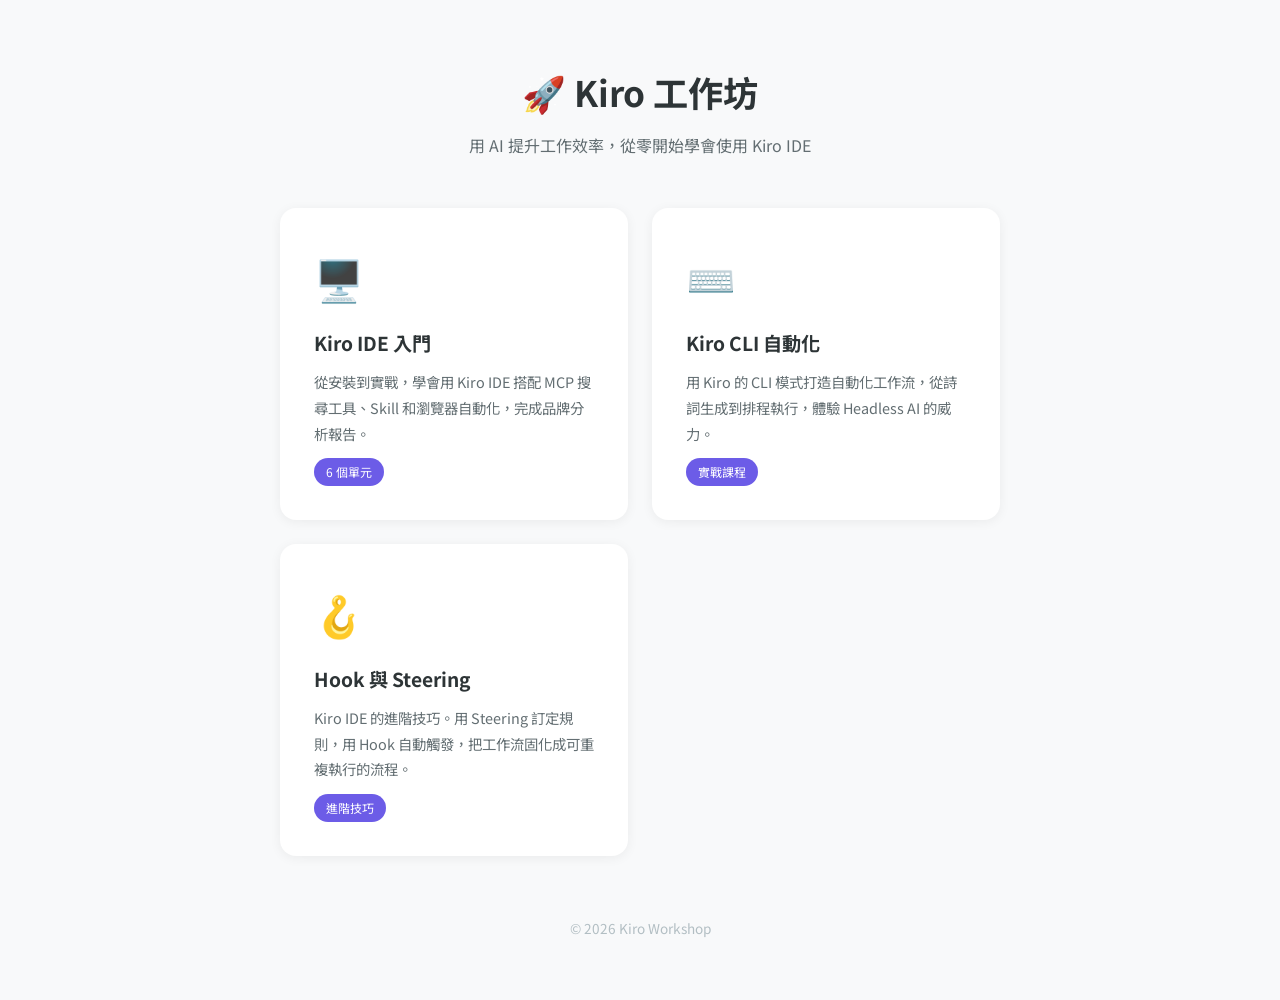
==== index.html @ 9577f80c "feat: add Hook and Steering course with self-hosted images" ====
<!DOCTYPE html>
<html lang="zh-TW">
<head>
    <meta charset="UTF-8">
    <meta name="viewport" content="width=device-width, initial-scale=1.0">
    <title>Kiro 工作坊</title>
    <style>
        @import url('https://fonts.googleapis.com/css2?family=Noto+Sans+TC:wght@400;500;700&display=swap');
        *{margin:0;padding:0;box-sizing:border-box}
        body{font-family:'Noto Sans TC',-apple-system,BlinkMacSystemFont,'Segoe UI',sans-serif;background:#f8f9fa;color:#2d3436;line-height:1.8;padding:60px 20px}
        .container{max-width:720px;margin:0 auto;text-align:center}
        h1{font-size:2.2rem;margin-bottom:8px}
        .subtitle{color:#636e72;font-size:1rem;margin-bottom:48px}
        .course-grid{display:grid;grid-template-columns:repeat(auto-fit,minmax(280px,1fr));gap:24px;text-align:left}
        .course-card{background:#fff;border-radius:16px;padding:32px;box-shadow:0 2px 12px rgba(0,0,0,0.06);border:2px solid transparent;transition:all 0.2s;text-decoration:none;color:inherit;display:block}
        .course-card:hover{border-color:#6c5ce7;box-shadow:0 4px 20px rgba(108,92,231,0.15);transform:translateY(-2px)}
        .course-icon{font-size:2.5rem;margin-bottom:12px}
        .course-card h2{font-size:1.2rem;margin-bottom:8px;color:#2d3436}
        .course-card p{font-size:0.9rem;color:#636e72}
        .course-badge{display:inline-block;background:#6c5ce7;color:#fff;padding:3px 12px;border-radius:20px;font-size:0.75rem;margin-top:12px}
        .footer{margin-top:60px;font-size:0.85rem;color:#b2bec3}
    </style>
</head>
<body>
    <div class="container">
        <h1>🚀 Kiro 工作坊</h1>
        <p class="subtitle">用 AI 提升工作效率，從零開始學會使用 Kiro IDE</p>

        <div class="course-grid">
            <div class="course-card">
                <div class="course-icon">🖥️</div>
                <h2>Kiro IDE 入門</h2>
                <p>從安裝到實戰，學會用 Kiro IDE 搭配 MCP 搜尋工具、Skill 和瀏覽器自動化，完成品牌分析報告。</p>
                <span class="course-badge">6 個單元</span>
            </div>

            <div class="course-card">
                <div class="course-icon">⌨️</div>
                <h2>Kiro CLI 自動化</h2>
                <p>用 Kiro 的 CLI 模式打造自動化工作流，從詩詞生成到排程執行，體驗 Headless AI 的威力。</p>
                <span class="course-badge">實戰課程</span>
            </div>

            <div class="course-card">
                <div class="course-icon">🪝</div>
                <h2>Hook 與 Steering</h2>
                <p>Kiro IDE 的進階技巧。用 Steering 訂定規則，用 Hook 自動觸發，把工作流固化成可重複執行的流程。</p>
                <span class="course-badge">進階技巧</span>
            </div>
        </div>

        <p class="footer">© 2026 Kiro Workshop</p>
    </div>
</body>
</html>
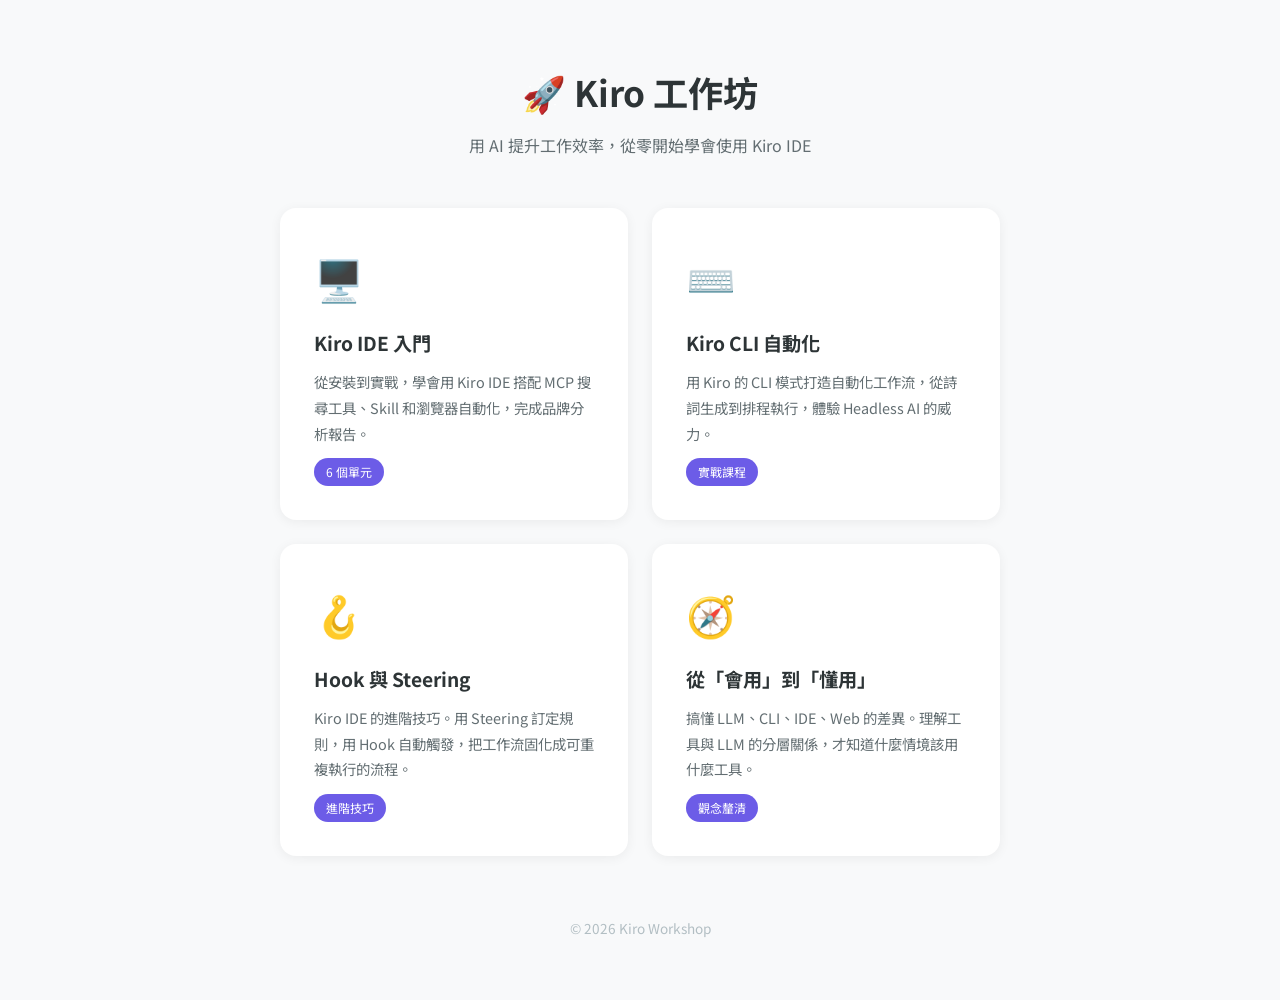
==== commit cf664b9d: "feat: add LLM/CLI/IDE/Web comparison course" ====
--- a/index.html
+++ b/index.html
@@ -47,6 +47,13 @@
                 <p>Kiro IDE 的進階技巧。用 Steering 訂定規則，用 Hook 自動觸發，把工作流固化成可重複執行的流程。</p>
                 <span class="course-badge">進階技巧</span>
             </div>
+
+            <div class="course-card">
+                <div class="course-icon">🧭</div>
+                <h2>從「會用」到「懂用」</h2>
+                <p>搞懂 LLM、CLI、IDE、Web 的差異。理解工具與 LLM 的分層關係，才知道什麼情境該用什麼工具。</p>
+                <span class="course-badge">觀念釐清</span>
+            </div>
         </div>
 
         <p class="footer">© 2026 Kiro Workshop</p>
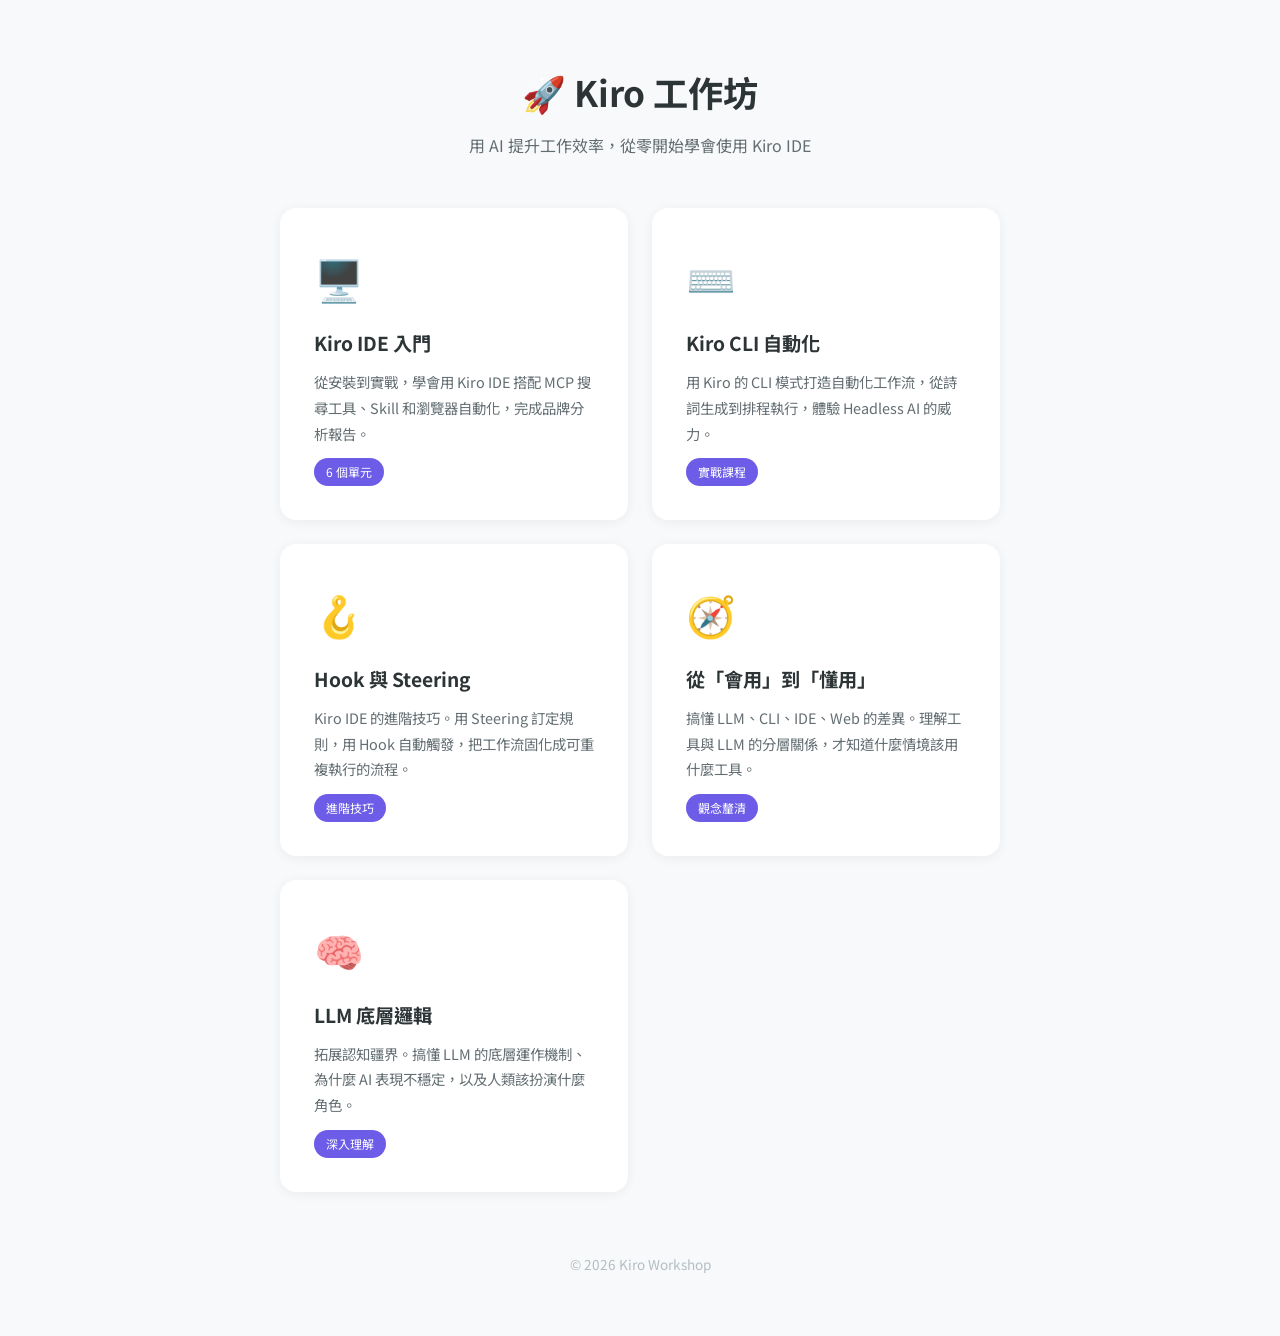
==== commit 3b1608c1: "feat: add LLM fundamentals course with sanitized content and self-hosted images" ====
--- a/index.html
+++ b/index.html
@@ -54,6 +54,13 @@
                 <p>搞懂 LLM、CLI、IDE、Web 的差異。理解工具與 LLM 的分層關係，才知道什麼情境該用什麼工具。</p>
                 <span class="course-badge">觀念釐清</span>
             </div>
+
+            <div class="course-card">
+                <div class="course-icon">🧠</div>
+                <h2>LLM 底層邏輯</h2>
+                <p>拓展認知疆界。搞懂 LLM 的底層運作機制、為什麼 AI 表現不穩定，以及人類該扮演什麼角色。</p>
+                <span class="course-badge">深入理解</span>
+            </div>
         </div>
 
         <p class="footer">© 2026 Kiro Workshop</p>
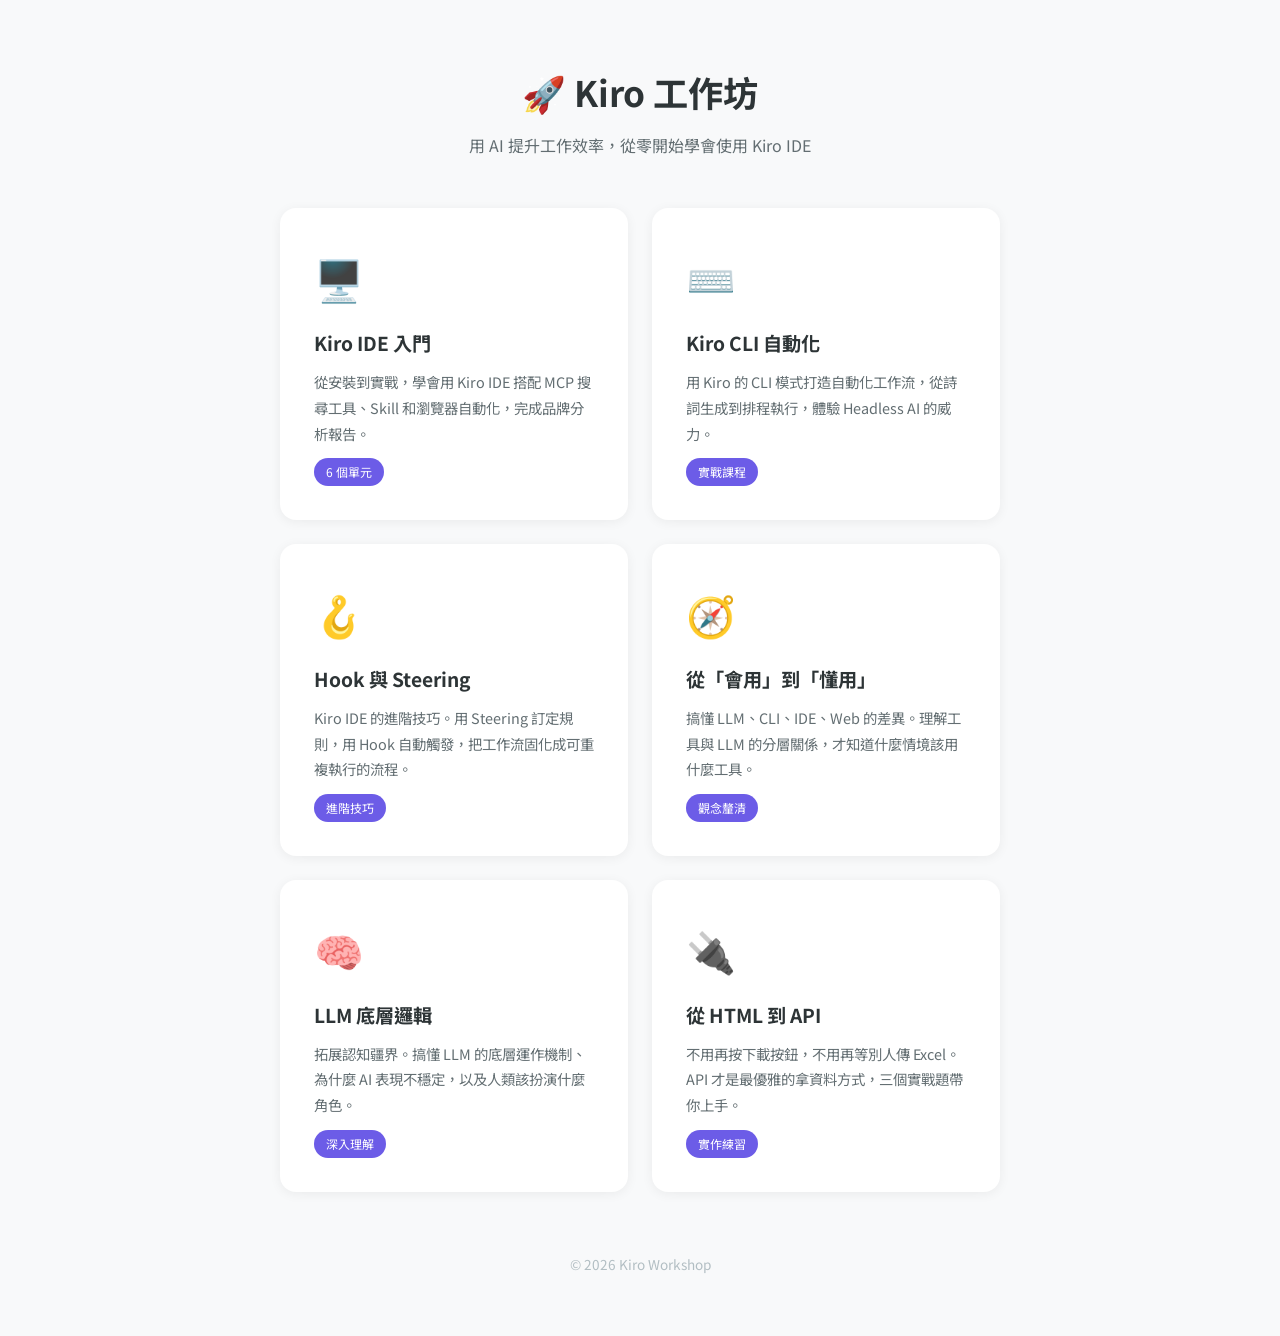
==== commit e27fb3fc: "feat: rewrite API data fetching course with public APIs" ====
--- a/index.html
+++ b/index.html
@@ -61,6 +61,13 @@
                 <p>拓展認知疆界。搞懂 LLM 的底層運作機制、為什麼 AI 表現不穩定，以及人類該扮演什麼角色。</p>
                 <span class="course-badge">深入理解</span>
             </div>
+
+            <div class="course-card">
+                <div class="course-icon">🔌</div>
+                <h2>從 HTML 到 API</h2>
+                <p>不用再按下載按鈕，不用再等別人傳 Excel。API 才是最優雅的拿資料方式，三個實戰題帶你上手。</p>
+                <span class="course-badge">實作練習</span>
+            </div>
         </div>
 
         <p class="footer">© 2026 Kiro Workshop</p>
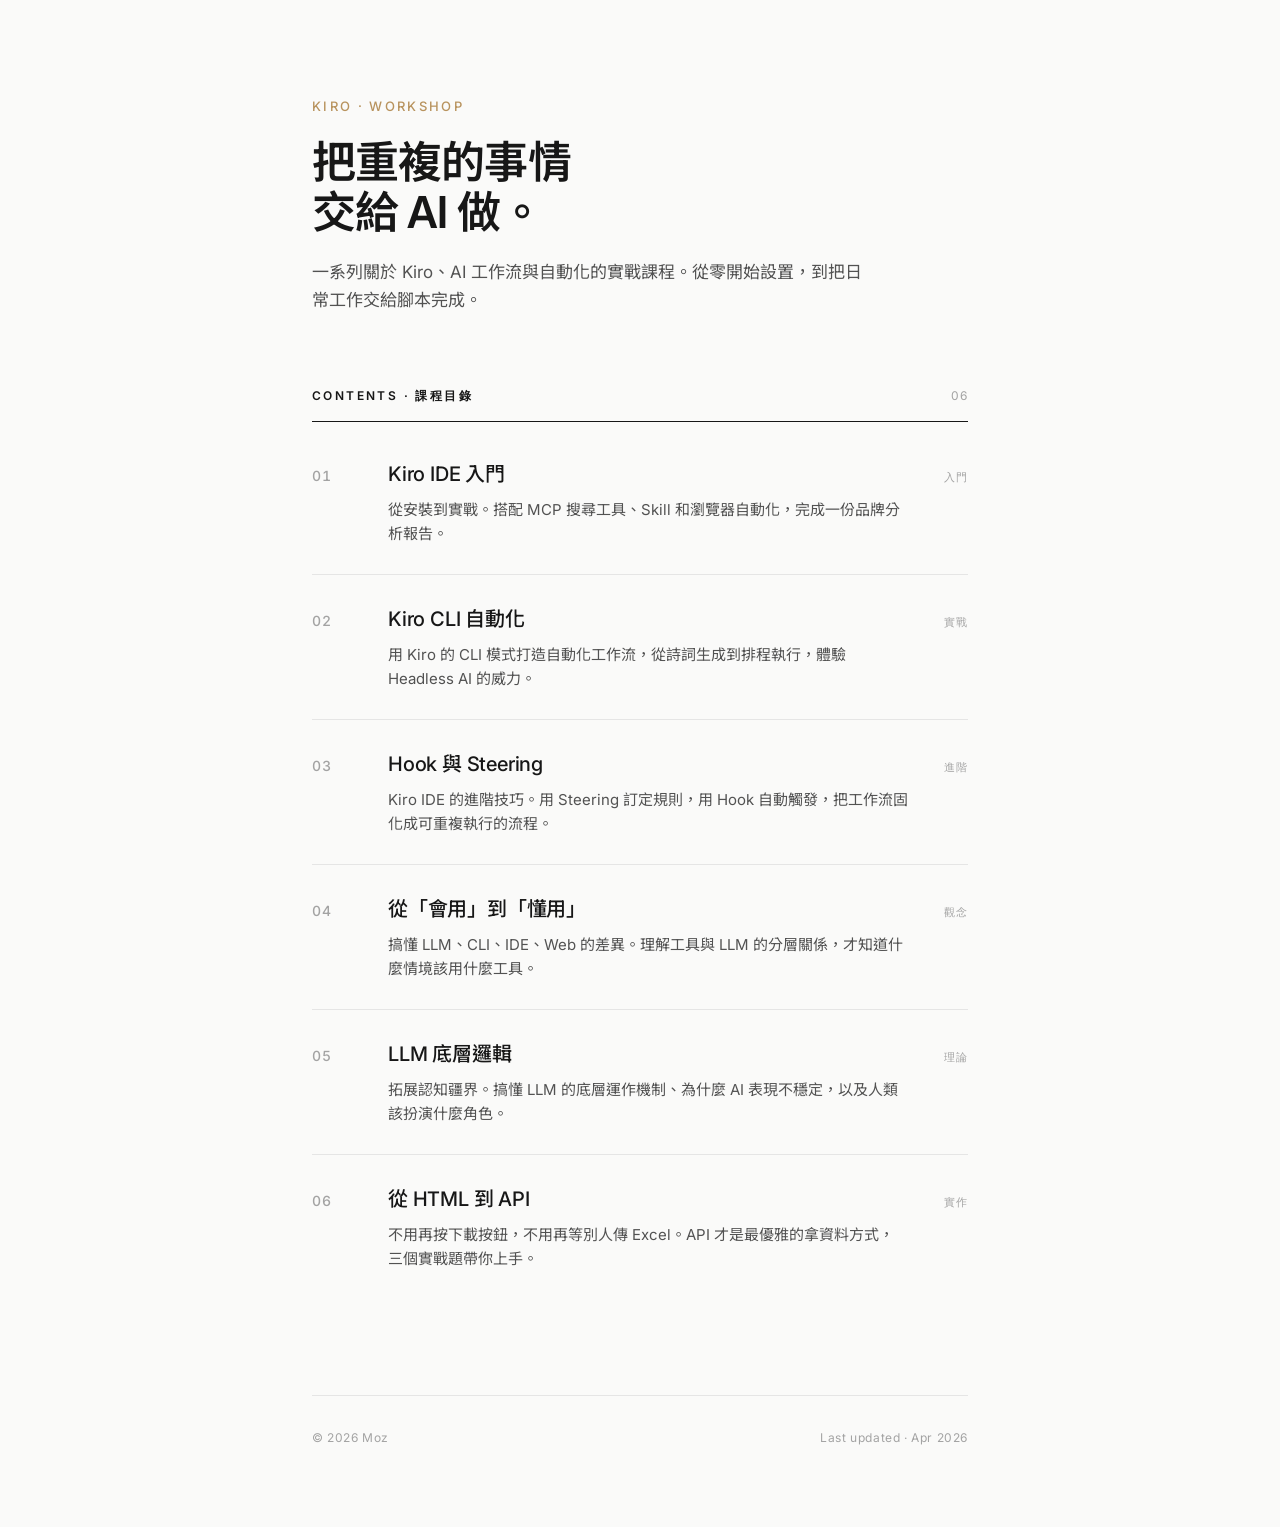
==== commit 7e55ce73: "design: redesign homepage as minimal editorial index" ====
--- a/index.html
+++ b/index.html
@@ -3,74 +3,253 @@
 <head>
     <meta charset="UTF-8">
     <meta name="viewport" content="width=device-width, initial-scale=1.0">
-    <title>Kiro 工作坊</title>
+    <title>Kiro Workshop</title>
     <style>
-        @import url('https://fonts.googleapis.com/css2?family=Noto+Sans+TC:wght@400;500;700&display=swap');
-        *{margin:0;padding:0;box-sizing:border-box}
-        body{font-family:'Noto Sans TC',-apple-system,BlinkMacSystemFont,'Segoe UI',sans-serif;background:#f8f9fa;color:#2d3436;line-height:1.8;padding:60px 20px}
-        .container{max-width:720px;margin:0 auto;text-align:center}
-        h1{font-size:2.2rem;margin-bottom:8px}
-        .subtitle{color:#636e72;font-size:1rem;margin-bottom:48px}
-        .course-grid{display:grid;grid-template-columns:repeat(auto-fit,minmax(280px,1fr));gap:24px;text-align:left}
-        .course-card{background:#fff;border-radius:16px;padding:32px;box-shadow:0 2px 12px rgba(0,0,0,0.06);border:2px solid transparent;transition:all 0.2s;text-decoration:none;color:inherit;display:block}
-        .course-card:hover{border-color:#6c5ce7;box-shadow:0 4px 20px rgba(108,92,231,0.15);transform:translateY(-2px)}
-        .course-icon{font-size:2.5rem;margin-bottom:12px}
-        .course-card h2{font-size:1.2rem;margin-bottom:8px;color:#2d3436}
-        .course-card p{font-size:0.9rem;color:#636e72}
-        .course-badge{display:inline-block;background:#6c5ce7;color:#fff;padding:3px 12px;border-radius:20px;font-size:0.75rem;margin-top:12px}
-        .footer{margin-top:60px;font-size:0.85rem;color:#b2bec3}
+        @import url('https://fonts.googleapis.com/css2?family=Inter:wght@300;400;500;600;700&family=Noto+Sans+TC:wght@300;400;500;600;700&display=swap');
+
+        * { margin: 0; padding: 0; box-sizing: border-box; }
+
+        :root {
+            --ink: #171717;
+            --ink-muted: #525252;
+            --ink-faint: #a3a3a3;
+            --rule: #e5e5e5;
+            --accent: #B8935E;
+            --bg: #fafaf9;
+        }
+
+        html { scroll-behavior: smooth; }
+
+        body {
+            font-family: 'Inter', 'Noto Sans TC', -apple-system, BlinkMacSystemFont, sans-serif;
+            background: var(--bg);
+            color: var(--ink);
+            line-height: 1.6;
+            -webkit-font-smoothing: antialiased;
+            font-feature-settings: "kern", "liga", "calt";
+        }
+
+        .wrap {
+            max-width: 720px;
+            margin: 0 auto;
+            padding: 96px 32px 80px;
+        }
+
+        /* Header */
+        .site-head {
+            margin-bottom: 72px;
+        }
+
+        .mark {
+            font-family: 'Inter', sans-serif;
+            font-size: 13px;
+            font-weight: 500;
+            letter-spacing: 0.18em;
+            text-transform: uppercase;
+            color: var(--accent);
+            margin-bottom: 20px;
+        }
+
+        h1 {
+            font-family: 'Inter', 'Noto Sans TC', sans-serif;
+            font-size: 44px;
+            font-weight: 600;
+            letter-spacing: -0.02em;
+            line-height: 1.15;
+            margin-bottom: 20px;
+        }
+
+        .lede {
+            font-size: 17px;
+            color: var(--ink-muted);
+            max-width: 560px;
+            line-height: 1.65;
+        }
+
+        /* Index heading */
+        .index-head {
+            display: flex;
+            align-items: baseline;
+            justify-content: space-between;
+            padding-bottom: 16px;
+            border-bottom: 1px solid var(--ink);
+            margin-bottom: 8px;
+        }
+
+        .index-title {
+            font-family: 'Inter', sans-serif;
+            font-size: 12px;
+            font-weight: 600;
+            letter-spacing: 0.2em;
+            text-transform: uppercase;
+            color: var(--ink);
+        }
+
+        .index-count {
+            font-family: 'Inter', sans-serif;
+            font-size: 12px;
+            color: var(--ink-faint);
+            letter-spacing: 0.1em;
+        }
+
+        /* Course list */
+        .course-list { list-style: none; }
+
+        .course-row {
+            display: grid;
+            grid-template-columns: 56px 1fr auto;
+            gap: 20px;
+            padding: 28px 0;
+            border-bottom: 1px solid var(--rule);
+            align-items: baseline;
+        }
+
+        .course-row:last-child { border-bottom: none; }
+
+        .num {
+            font-family: 'Inter', sans-serif;
+            font-size: 14px;
+            font-weight: 500;
+            color: var(--ink-faint);
+            letter-spacing: 0.05em;
+            font-variant-numeric: tabular-nums;
+        }
+
+        .meat h2 {
+            font-family: 'Inter', 'Noto Sans TC', sans-serif;
+            font-size: 20px;
+            font-weight: 500;
+            letter-spacing: -0.01em;
+            margin-bottom: 8px;
+            color: var(--ink);
+        }
+
+        .meat p {
+            font-size: 15px;
+            color: var(--ink-muted);
+            line-height: 1.6;
+            max-width: 520px;
+        }
+
+        .tag {
+            font-family: 'Inter', sans-serif;
+            font-size: 11px;
+            font-weight: 500;
+            letter-spacing: 0.08em;
+            text-transform: uppercase;
+            color: var(--ink-faint);
+            white-space: nowrap;
+            padding-top: 4px;
+        }
+
+        /* Footer */
+        .site-foot {
+            margin-top: 96px;
+            padding-top: 32px;
+            border-top: 1px solid var(--rule);
+            display: flex;
+            justify-content: space-between;
+            font-family: 'Inter', sans-serif;
+            font-size: 12px;
+            color: var(--ink-faint);
+            letter-spacing: 0.05em;
+        }
+
+        /* Responsive */
+        @media (max-width: 640px) {
+            .wrap { padding: 64px 24px 56px; }
+            h1 { font-size: 32px; }
+            .lede { font-size: 16px; }
+            .site-head { margin-bottom: 56px; }
+            .course-row {
+                grid-template-columns: 40px 1fr;
+                gap: 16px;
+                padding: 24px 0;
+            }
+            .tag { grid-column: 2; padding-top: 0; margin-top: 8px; }
+            .meat h2 { font-size: 18px; }
+            .meat p { font-size: 14px; }
+            .site-foot { flex-direction: column; gap: 8px; margin-top: 64px; }
+        }
+
+        @media (prefers-reduced-motion: reduce) {
+            html { scroll-behavior: auto; }
+        }
     </style>
 </head>
 <body>
-    <div class="container">
-        <h1>🚀 Kiro 工作坊</h1>
-        <p class="subtitle">用 AI 提升工作效率，從零開始學會使用 Kiro IDE</p>
-
-        <div class="course-grid">
-            <div class="course-card">
-                <div class="course-icon">🖥️</div>
-                <h2>Kiro IDE 入門</h2>
-                <p>從安裝到實戰，學會用 Kiro IDE 搭配 MCP 搜尋工具、Skill 和瀏覽器自動化，完成品牌分析報告。</p>
-                <span class="course-badge">6 個單元</span>
-            </div>
-
-            <div class="course-card">
-                <div class="course-icon">⌨️</div>
-                <h2>Kiro CLI 自動化</h2>
-                <p>用 Kiro 的 CLI 模式打造自動化工作流，從詩詞生成到排程執行，體驗 Headless AI 的威力。</p>
-                <span class="course-badge">實戰課程</span>
-            </div>
-
-            <div class="course-card">
-                <div class="course-icon">🪝</div>
-                <h2>Hook 與 Steering</h2>
-                <p>Kiro IDE 的進階技巧。用 Steering 訂定規則，用 Hook 自動觸發，把工作流固化成可重複執行的流程。</p>
-                <span class="course-badge">進階技巧</span>
-            </div>
-
-            <div class="course-card">
-                <div class="course-icon">🧭</div>
-                <h2>從「會用」到「懂用」</h2>
-                <p>搞懂 LLM、CLI、IDE、Web 的差異。理解工具與 LLM 的分層關係，才知道什麼情境該用什麼工具。</p>
-                <span class="course-badge">觀念釐清</span>
-            </div>
-
-            <div class="course-card">
-                <div class="course-icon">🧠</div>
-                <h2>LLM 底層邏輯</h2>
-                <p>拓展認知疆界。搞懂 LLM 的底層運作機制、為什麼 AI 表現不穩定，以及人類該扮演什麼角色。</p>
-                <span class="course-badge">深入理解</span>
-            </div>
-
-            <div class="course-card">
-                <div class="course-icon">🔌</div>
-                <h2>從 HTML 到 API</h2>
-                <p>不用再按下載按鈕，不用再等別人傳 Excel。API 才是最優雅的拿資料方式，三個實戰題帶你上手。</p>
-                <span class="course-badge">實作練習</span>
-            </div>
+    <main class="wrap">
+        <header class="site-head">
+            <div class="mark">Kiro · Workshop</div>
+            <h1>把重複的事情<br>交給 AI 做。</h1>
+            <p class="lede">一系列關於 Kiro、AI 工作流與自動化的實戰課程。從零開始設置，到把日常工作交給腳本完成。</p>
+        </header>
+
+        <div class="index-head">
+            <span class="index-title">Contents · 課程目錄</span>
+            <span class="index-count">06</span>
         </div>
 
-        <p class="footer">© 2026 Kiro Workshop</p>
-    </div>
+        <ol class="course-list">
+            <li class="course-row">
+                <span class="num">01</span>
+                <div class="meat">
+                    <h2>Kiro IDE 入門</h2>
+                    <p>從安裝到實戰。搭配 MCP 搜尋工具、Skill 和瀏覽器自動化，完成一份品牌分析報告。</p>
+                </div>
+                <span class="tag">入門</span>
+            </li>
+
+            <li class="course-row">
+                <span class="num">02</span>
+                <div class="meat">
+                    <h2>Kiro CLI 自動化</h2>
+                    <p>用 Kiro 的 CLI 模式打造自動化工作流，從詩詞生成到排程執行，體驗 Headless AI 的威力。</p>
+                </div>
+                <span class="tag">實戰</span>
+            </li>
+
+            <li class="course-row">
+                <span class="num">03</span>
+                <div class="meat">
+                    <h2>Hook 與 Steering</h2>
+                    <p>Kiro IDE 的進階技巧。用 Steering 訂定規則，用 Hook 自動觸發，把工作流固化成可重複執行的流程。</p>
+                </div>
+                <span class="tag">進階</span>
+            </li>
+
+            <li class="course-row">
+                <span class="num">04</span>
+                <div class="meat">
+                    <h2>從「會用」到「懂用」</h2>
+                    <p>搞懂 LLM、CLI、IDE、Web 的差異。理解工具與 LLM 的分層關係，才知道什麼情境該用什麼工具。</p>
+                </div>
+                <span class="tag">觀念</span>
+            </li>
+
+            <li class="course-row">
+                <span class="num">05</span>
+                <div class="meat">
+                    <h2>LLM 底層邏輯</h2>
+                    <p>拓展認知疆界。搞懂 LLM 的底層運作機制、為什麼 AI 表現不穩定，以及人類該扮演什麼角色。</p>
+                </div>
+                <span class="tag">理論</span>
+            </li>
+
+            <li class="course-row">
+                <span class="num">06</span>
+                <div class="meat">
+                    <h2>從 HTML 到 API</h2>
+                    <p>不用再按下載按鈕，不用再等別人傳 Excel。API 才是最優雅的拿資料方式，三個實戰題帶你上手。</p>
+                </div>
+                <span class="tag">實作</span>
+            </li>
+        </ol>
+
+        <footer class="site-foot">
+            <span>© 2026 Moz</span>
+            <span>Last updated · Apr 2026</span>
+        </footer>
+    </main>
 </body>
 </html>
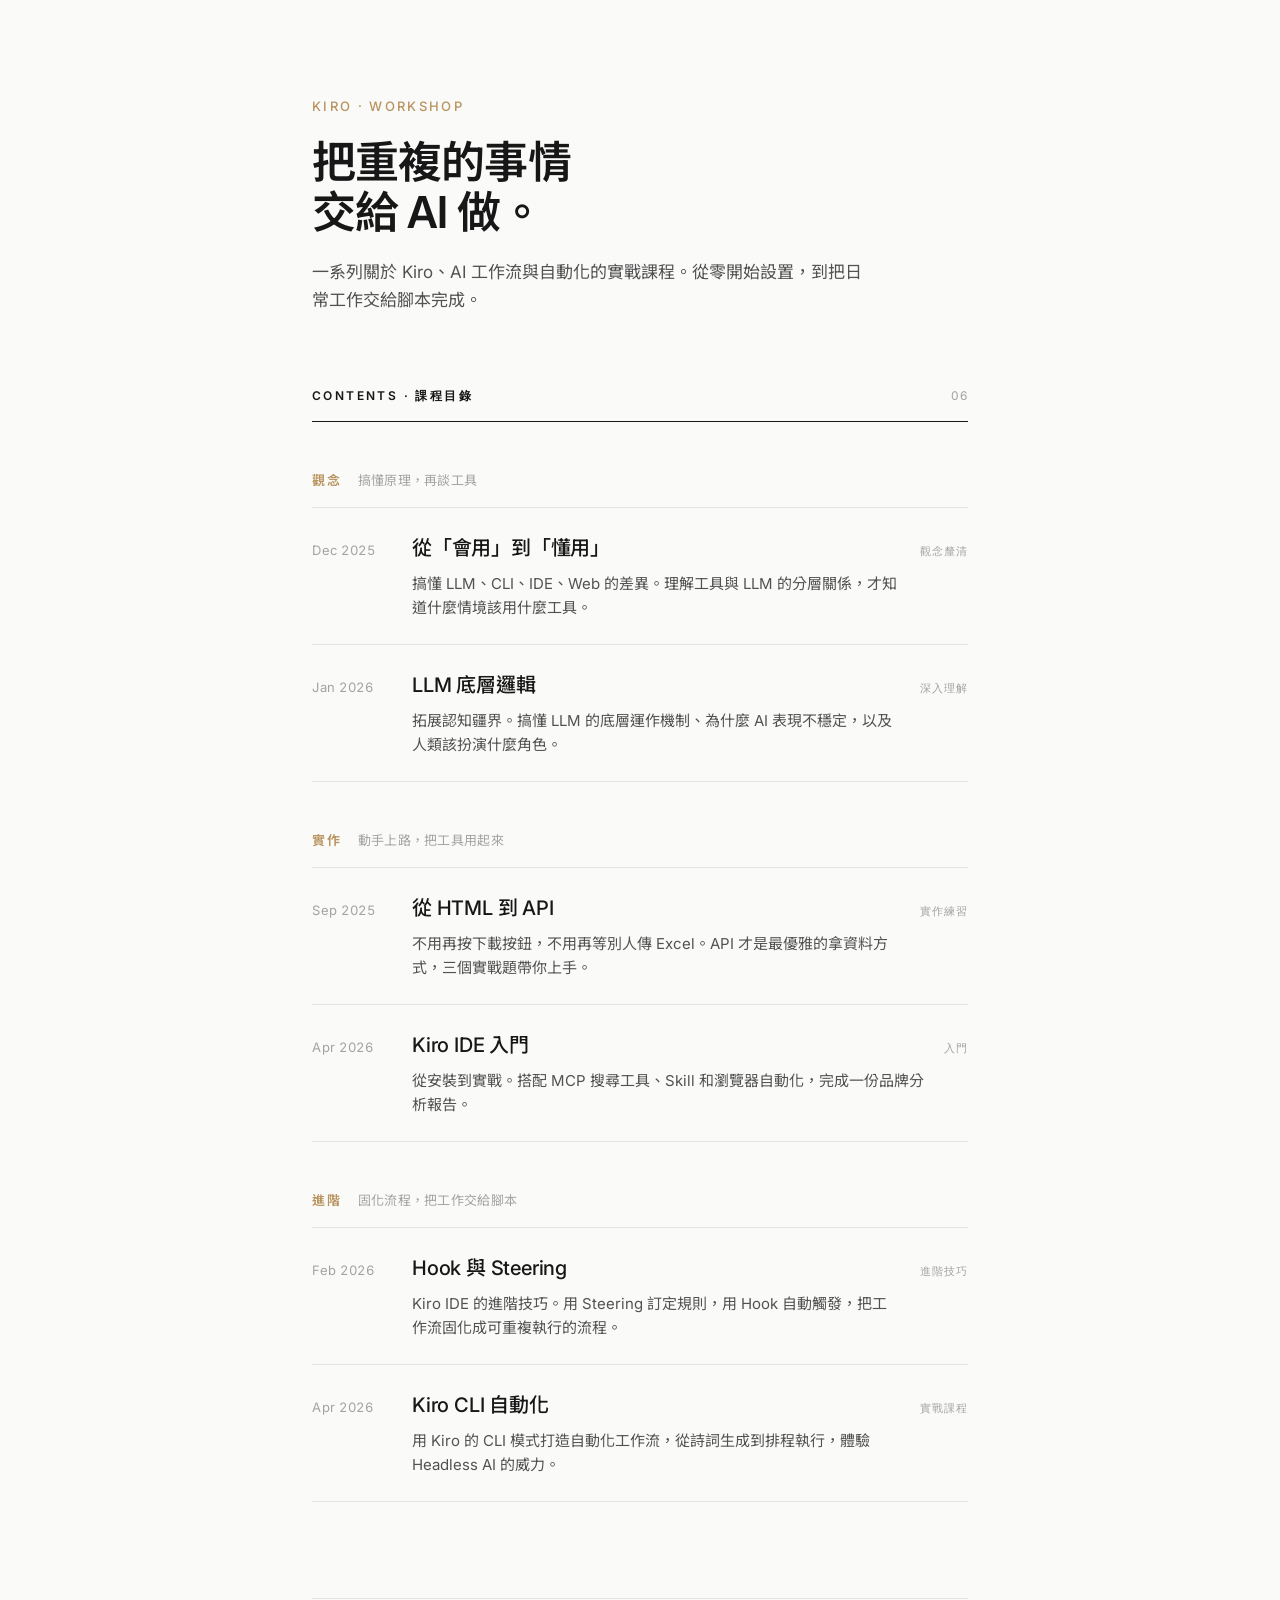
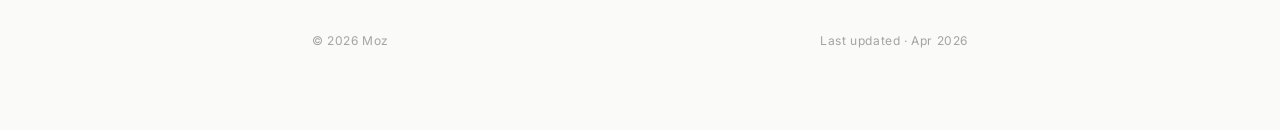
==== commit 556e4e2d: "design: group courses into stages (observation/practice/advanced) with original dates" ====
--- a/index.html
+++ b/index.html
@@ -73,7 +73,7 @@
             justify-content: space-between;
             padding-bottom: 16px;
             border-bottom: 1px solid var(--ink);
-            margin-bottom: 8px;
+            margin-bottom: 0;
         }
 
         .index-title {
@@ -92,26 +92,51 @@
             letter-spacing: 0.1em;
         }
 
+        /* Stage heading */
+        .stage {
+            display: flex;
+            align-items: baseline;
+            gap: 16px;
+            margin-top: 48px;
+            margin-bottom: 4px;
+            padding-bottom: 12px;
+        }
+
+        .stage-name {
+            font-family: 'Inter', 'Noto Sans TC', sans-serif;
+            font-size: 13px;
+            font-weight: 600;
+            letter-spacing: 0.15em;
+            text-transform: uppercase;
+            color: var(--accent);
+        }
+
+        .stage-desc {
+            font-size: 13px;
+            color: var(--ink-faint);
+            letter-spacing: 0.02em;
+        }
+
         /* Course list */
         .course-list { list-style: none; }
 
         .course-row {
             display: grid;
-            grid-template-columns: 56px 1fr auto;
+            grid-template-columns: 80px 1fr auto;
             gap: 20px;
-            padding: 28px 0;
+            padding: 24px 0;
             border-bottom: 1px solid var(--rule);
             align-items: baseline;
         }
 
-        .course-row:last-child { border-bottom: none; }
-
-        .num {
-            font-family: 'Inter', sans-serif;
-            font-size: 14px;
-            font-weight: 500;
-            color: var(--ink-faint);
-            letter-spacing: 0.05em;
+        .course-row:first-child { border-top: 1px solid var(--rule); }
+
+        .date {
+            font-family: 'Inter', sans-serif;
+            font-size: 13px;
+            font-weight: 400;
+            color: var(--ink-faint);
+            letter-spacing: 0.04em;
             font-variant-numeric: tabular-nums;
         }
 
@@ -162,14 +187,15 @@
             .lede { font-size: 16px; }
             .site-head { margin-bottom: 56px; }
             .course-row {
-                grid-template-columns: 40px 1fr;
-                gap: 16px;
-                padding: 24px 0;
+                grid-template-columns: 64px 1fr;
+                gap: 14px;
+                padding: 20px 0;
             }
-            .tag { grid-column: 2; padding-top: 0; margin-top: 8px; }
+            .tag { grid-column: 2; padding-top: 0; margin-top: 6px; }
             .meat h2 { font-size: 18px; }
             .meat p { font-size: 14px; }
             .site-foot { flex-direction: column; gap: 8px; margin-top: 64px; }
+            .stage { margin-top: 40px; gap: 12px; flex-wrap: wrap; }
         }
 
         @media (prefers-reduced-motion: reduce) {
@@ -190,59 +216,78 @@
             <span class="index-count">06</span>
         </div>
 
+        <!-- 觀念 -->
+        <div class="stage">
+            <span class="stage-name">觀念</span>
+            <span class="stage-desc">搞懂原理，再談工具</span>
+        </div>
         <ol class="course-list">
             <li class="course-row">
-                <span class="num">01</span>
+                <span class="date">Dec 2025</span>
+                <div class="meat">
+                    <h2>從「會用」到「懂用」</h2>
+                    <p>搞懂 LLM、CLI、IDE、Web 的差異。理解工具與 LLM 的分層關係，才知道什麼情境該用什麼工具。</p>
+                </div>
+                <span class="tag">觀念釐清</span>
+            </li>
+
+            <li class="course-row">
+                <span class="date">Jan 2026</span>
+                <div class="meat">
+                    <h2>LLM 底層邏輯</h2>
+                    <p>拓展認知疆界。搞懂 LLM 的底層運作機制、為什麼 AI 表現不穩定，以及人類該扮演什麼角色。</p>
+                </div>
+                <span class="tag">深入理解</span>
+            </li>
+        </ol>
+
+        <!-- 實作 -->
+        <div class="stage">
+            <span class="stage-name">實作</span>
+            <span class="stage-desc">動手上路，把工具用起來</span>
+        </div>
+        <ol class="course-list">
+            <li class="course-row">
+                <span class="date">Sep 2025</span>
+                <div class="meat">
+                    <h2>從 HTML 到 API</h2>
+                    <p>不用再按下載按鈕，不用再等別人傳 Excel。API 才是最優雅的拿資料方式，三個實戰題帶你上手。</p>
+                </div>
+                <span class="tag">實作練習</span>
+            </li>
+
+            <li class="course-row">
+                <span class="date">Apr 2026</span>
                 <div class="meat">
                     <h2>Kiro IDE 入門</h2>
                     <p>從安裝到實戰。搭配 MCP 搜尋工具、Skill 和瀏覽器自動化，完成一份品牌分析報告。</p>
                 </div>
                 <span class="tag">入門</span>
             </li>
-
-            <li class="course-row">
-                <span class="num">02</span>
+        </ol>
+
+        <!-- 進階 -->
+        <div class="stage">
+            <span class="stage-name">進階</span>
+            <span class="stage-desc">固化流程，把工作交給腳本</span>
+        </div>
+        <ol class="course-list">
+            <li class="course-row">
+                <span class="date">Feb 2026</span>
+                <div class="meat">
+                    <h2>Hook 與 Steering</h2>
+                    <p>Kiro IDE 的進階技巧。用 Steering 訂定規則，用 Hook 自動觸發，把工作流固化成可重複執行的流程。</p>
+                </div>
+                <span class="tag">進階技巧</span>
+            </li>
+
+            <li class="course-row">
+                <span class="date">Apr 2026</span>
                 <div class="meat">
                     <h2>Kiro CLI 自動化</h2>
                     <p>用 Kiro 的 CLI 模式打造自動化工作流，從詩詞生成到排程執行，體驗 Headless AI 的威力。</p>
                 </div>
-                <span class="tag">實戰</span>
-            </li>
-
-            <li class="course-row">
-                <span class="num">03</span>
-                <div class="meat">
-                    <h2>Hook 與 Steering</h2>
-                    <p>Kiro IDE 的進階技巧。用 Steering 訂定規則，用 Hook 自動觸發，把工作流固化成可重複執行的流程。</p>
-                </div>
-                <span class="tag">進階</span>
-            </li>
-
-            <li class="course-row">
-                <span class="num">04</span>
-                <div class="meat">
-                    <h2>從「會用」到「懂用」</h2>
-                    <p>搞懂 LLM、CLI、IDE、Web 的差異。理解工具與 LLM 的分層關係，才知道什麼情境該用什麼工具。</p>
-                </div>
-                <span class="tag">觀念</span>
-            </li>
-
-            <li class="course-row">
-                <span class="num">05</span>
-                <div class="meat">
-                    <h2>LLM 底層邏輯</h2>
-                    <p>拓展認知疆界。搞懂 LLM 的底層運作機制、為什麼 AI 表現不穩定，以及人類該扮演什麼角色。</p>
-                </div>
-                <span class="tag">理論</span>
-            </li>
-
-            <li class="course-row">
-                <span class="num">06</span>
-                <div class="meat">
-                    <h2>從 HTML 到 API</h2>
-                    <p>不用再按下載按鈕，不用再等別人傳 Excel。API 才是最優雅的拿資料方式，三個實戰題帶你上手。</p>
-                </div>
-                <span class="tag">實作</span>
+                <span class="tag">實戰課程</span>
             </li>
         </ol>
 
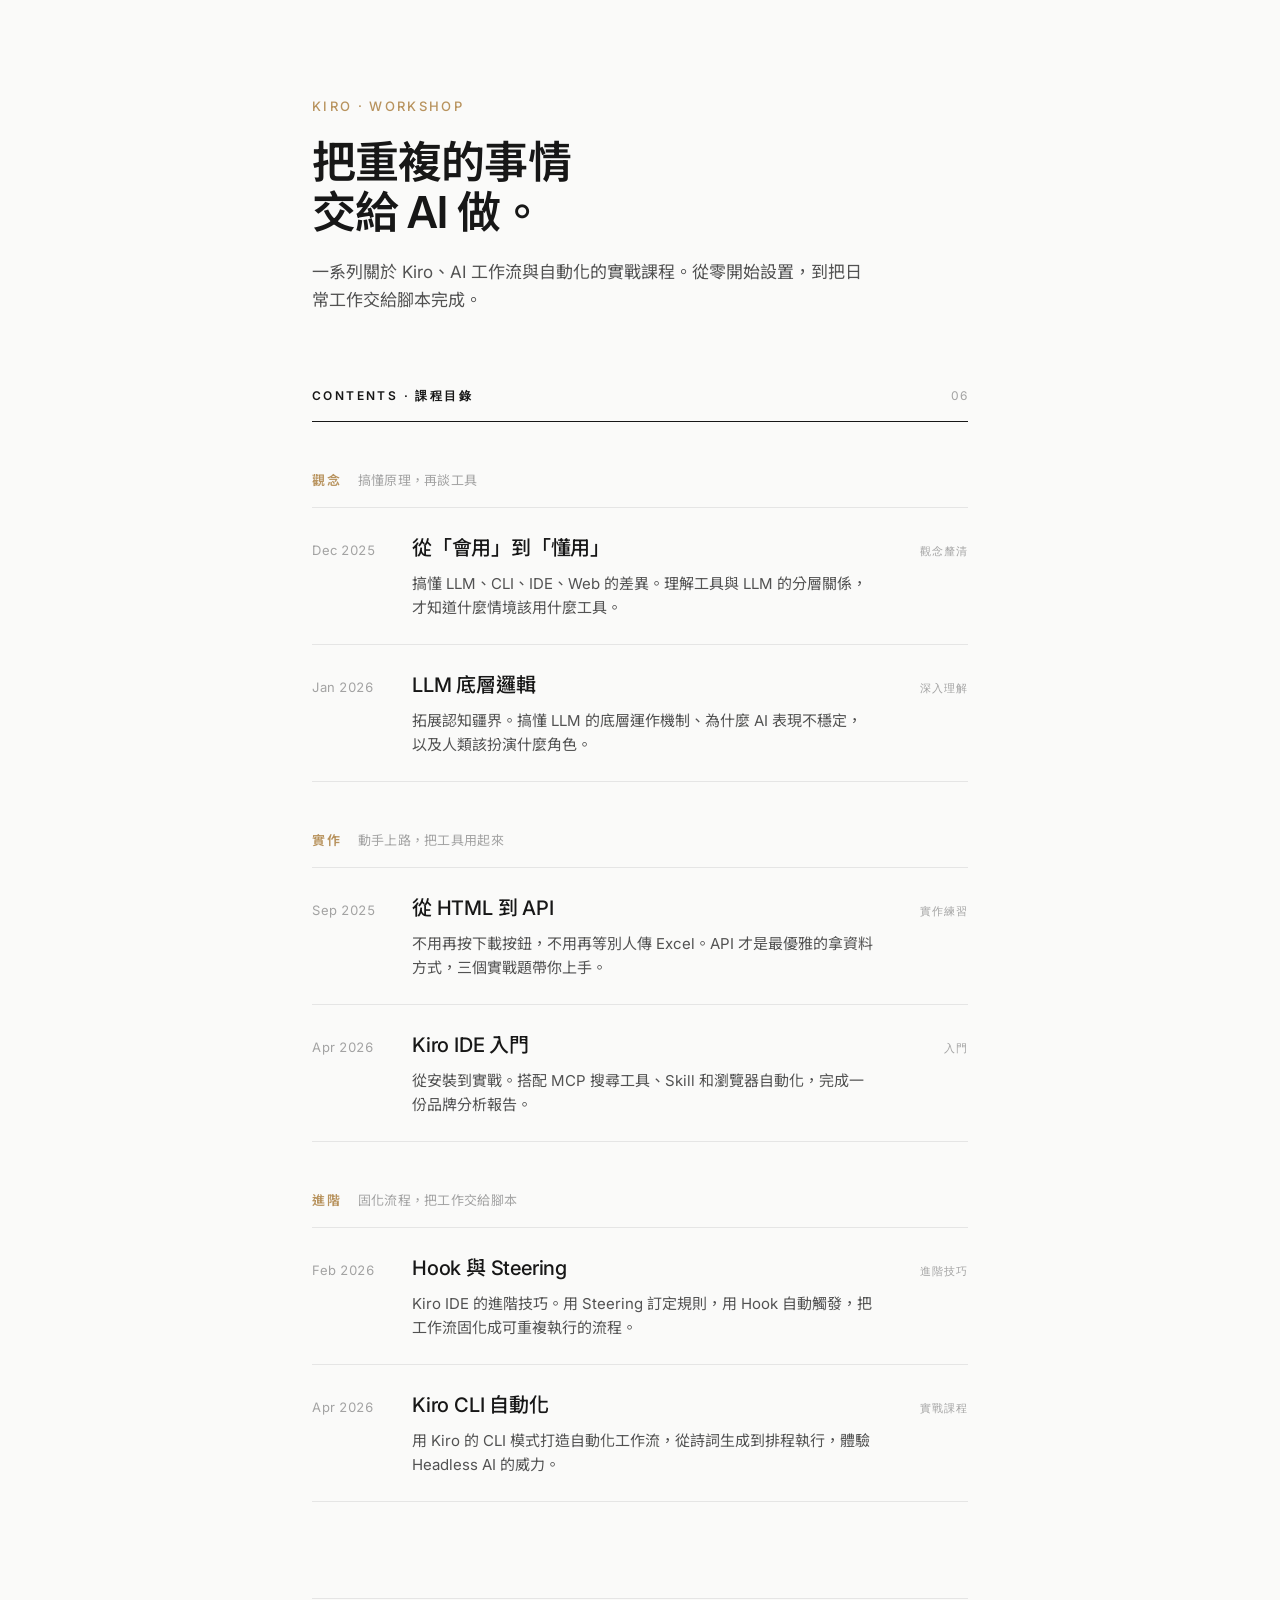
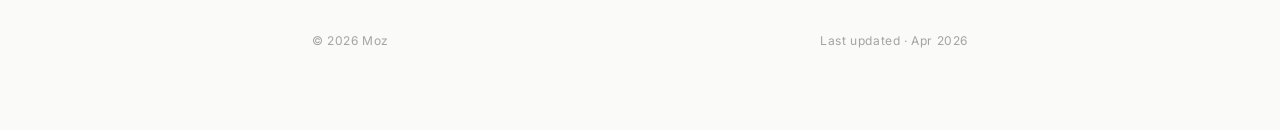
==== commit e472deb3: "fix: 固定 tag 欄位寬度，避免中間欄位寬度隨文字長短變動" ====
--- a/index.html
+++ b/index.html
@@ -122,7 +122,7 @@
 
         .course-row {
             display: grid;
-            grid-template-columns: 80px 1fr auto;
+            grid-template-columns: 80px 1fr 72px;
             gap: 20px;
             padding: 24px 0;
             border-bottom: 1px solid var(--rule);
@@ -165,6 +165,7 @@
             color: var(--ink-faint);
             white-space: nowrap;
             padding-top: 4px;
+            text-align: right;
         }
 
         /* Footer */
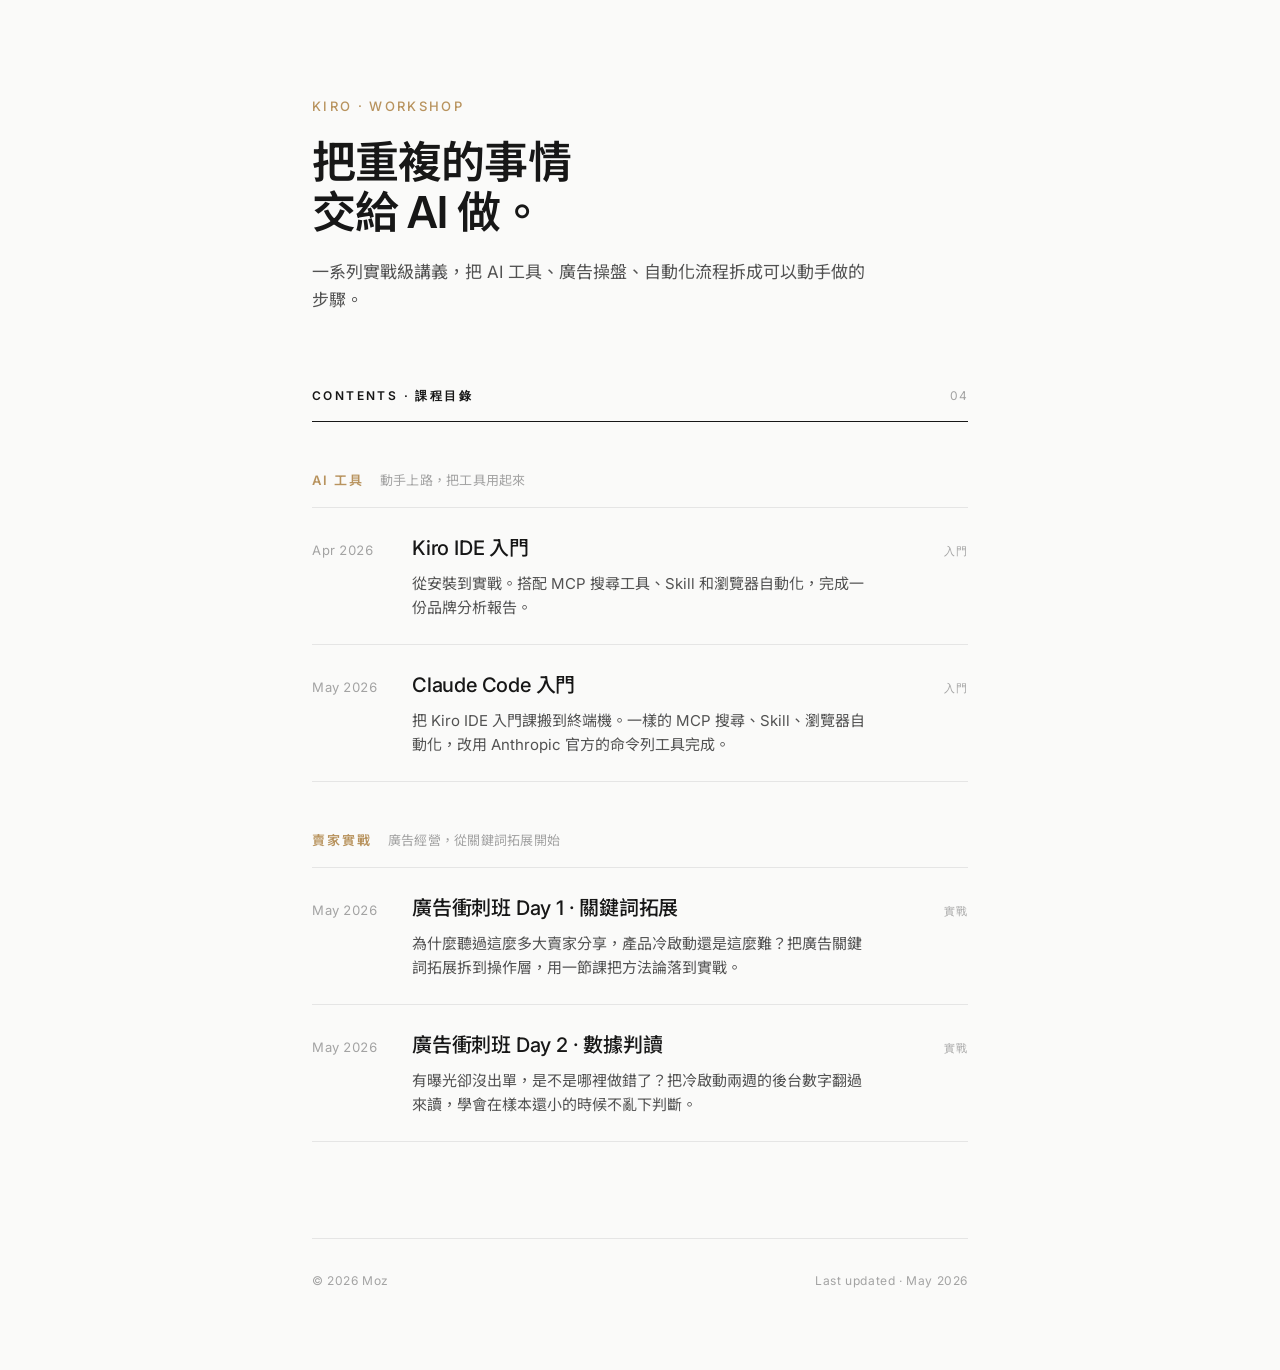
==== commit 68af913f: "homepage: list ad-sprint-day2 in 賣家實戰 stage" ====
--- a/index.html
+++ b/index.html
@@ -209,55 +209,21 @@
         <header class="site-head">
             <div class="mark">Kiro · Workshop</div>
             <h1>把重複的事情<br>交給 AI 做。</h1>
-            <p class="lede">一系列關於 Kiro、AI 工作流與自動化的實戰課程。從零開始設置，到把日常工作交給腳本完成。</p>
+            <p class="lede">一系列實戰級講義，把 AI 工具、廣告操盤、自動化流程拆成可以動手做的步驟。</p>
         </header>
 
         <div class="index-head">
             <span class="index-title">Contents · 課程目錄</span>
-            <span class="index-count">06</span>
+            <span class="index-count">04</span>
         </div>
 
-        <!-- 觀念 -->
+        <!-- AI 工具 -->
         <div class="stage">
-            <span class="stage-name">觀念</span>
-            <span class="stage-desc">搞懂原理，再談工具</span>
-        </div>
-        <ol class="course-list">
-            <li class="course-row">
-                <span class="date">Dec 2025</span>
-                <div class="meat">
-                    <h2>從「會用」到「懂用」</h2>
-                    <p>搞懂 LLM、CLI、IDE、Web 的差異。理解工具與 LLM 的分層關係，才知道什麼情境該用什麼工具。</p>
-                </div>
-                <span class="tag">觀念釐清</span>
-            </li>
-
-            <li class="course-row">
-                <span class="date">Jan 2026</span>
-                <div class="meat">
-                    <h2>LLM 底層邏輯</h2>
-                    <p>拓展認知疆界。搞懂 LLM 的底層運作機制、為什麼 AI 表現不穩定，以及人類該扮演什麼角色。</p>
-                </div>
-                <span class="tag">深入理解</span>
-            </li>
-        </ol>
-
-        <!-- 實作 -->
-        <div class="stage">
-            <span class="stage-name">實作</span>
+            <span class="stage-name">AI 工具</span>
             <span class="stage-desc">動手上路，把工具用起來</span>
         </div>
         <ol class="course-list">
             <li class="course-row">
-                <span class="date">Sep 2025</span>
-                <div class="meat">
-                    <h2>從 HTML 到 API</h2>
-                    <p>不用再按下載按鈕，不用再等別人傳 Excel。API 才是最優雅的拿資料方式，三個實戰題帶你上手。</p>
-                </div>
-                <span class="tag">實作練習</span>
-            </li>
-
-            <li class="course-row">
                 <span class="date">Apr 2026</span>
                 <div class="meat">
                     <h2>Kiro IDE 入門</h2>
@@ -265,36 +231,45 @@
                 </div>
                 <span class="tag">入門</span>
             </li>
+
+            <li class="course-row">
+                <span class="date">May 2026</span>
+                <div class="meat">
+                    <h2>Claude Code 入門</h2>
+                    <p>把 Kiro IDE 入門課搬到終端機。一樣的 MCP 搜尋、Skill、瀏覽器自動化，改用 Anthropic 官方的命令列工具完成。</p>
+                </div>
+                <span class="tag">入門</span>
+            </li>
         </ol>
 
-        <!-- 進階 -->
+        <!-- 賣家實戰 -->
         <div class="stage">
-            <span class="stage-name">進階</span>
-            <span class="stage-desc">固化流程，把工作交給腳本</span>
+            <span class="stage-name">賣家實戰</span>
+            <span class="stage-desc">廣告經營，從關鍵詞拓展開始</span>
         </div>
         <ol class="course-list">
             <li class="course-row">
-                <span class="date">Feb 2026</span>
-                <div class="meat">
-                    <h2>Hook 與 Steering</h2>
-                    <p>Kiro IDE 的進階技巧。用 Steering 訂定規則，用 Hook 自動觸發，把工作流固化成可重複執行的流程。</p>
-                </div>
-                <span class="tag">進階技巧</span>
-            </li>
-
-            <li class="course-row">
-                <span class="date">Apr 2026</span>
-                <div class="meat">
-                    <h2>Kiro CLI 自動化</h2>
-                    <p>用 Kiro 的 CLI 模式打造自動化工作流，從詩詞生成到排程執行，體驗 Headless AI 的威力。</p>
-                </div>
-                <span class="tag">實戰課程</span>
+                <span class="date">May 2026</span>
+                <div class="meat">
+                    <h2>廣告衝刺班 Day 1 · 關鍵詞拓展</h2>
+                    <p>為什麼聽過這麼多大賣家分享，產品冷啟動還是這麼難？把廣告關鍵詞拓展拆到操作層，用一節課把方法論落到實戰。</p>
+                </div>
+                <span class="tag">實戰</span>
+            </li>
+
+            <li class="course-row">
+                <span class="date">May 2026</span>
+                <div class="meat">
+                    <h2>廣告衝刺班 Day 2 · 數據判讀</h2>
+                    <p>有曝光卻沒出單，是不是哪裡做錯了？把冷啟動兩週的後台數字翻過來讀，學會在樣本還小的時候不亂下判斷。</p>
+                </div>
+                <span class="tag">實戰</span>
             </li>
         </ol>
 
         <footer class="site-foot">
             <span>© 2026 Moz</span>
-            <span>Last updated · Apr 2026</span>
+            <span>Last updated · May 2026</span>
         </footer>
     </main>
 </body>
